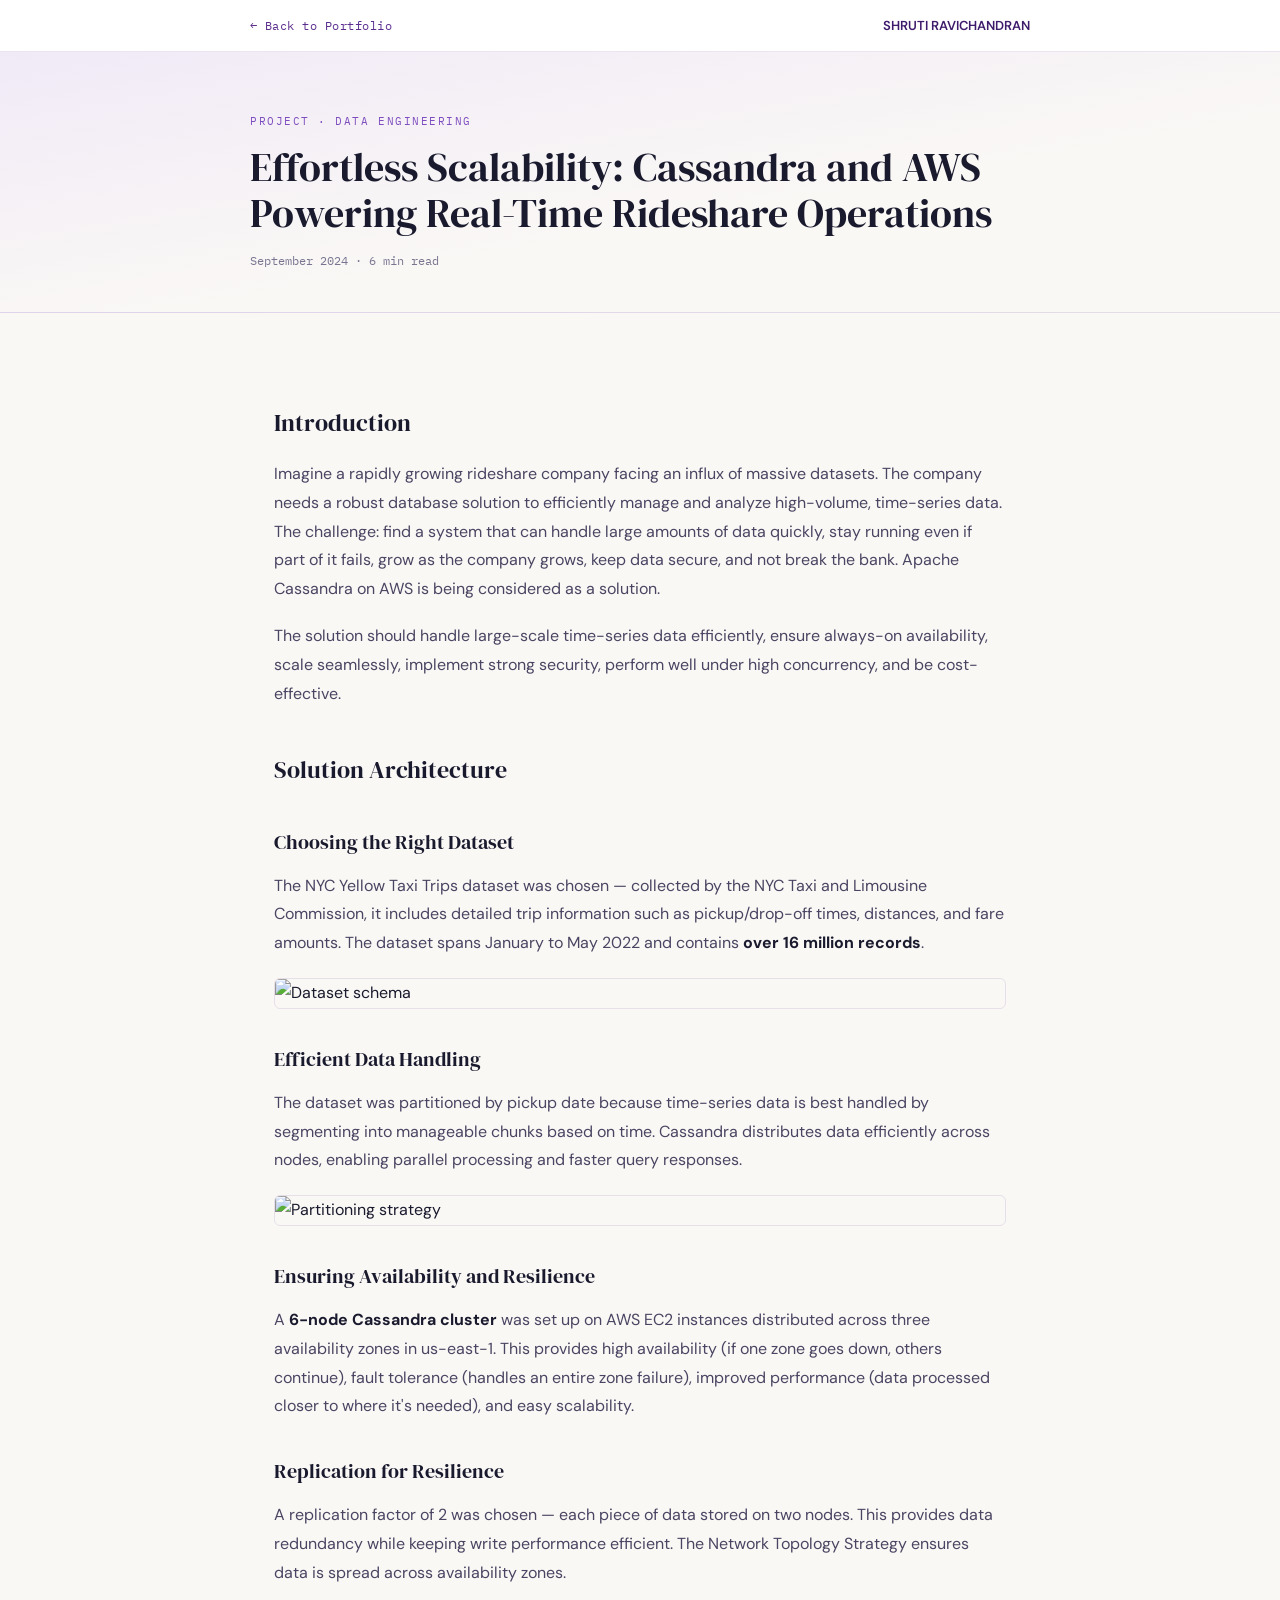
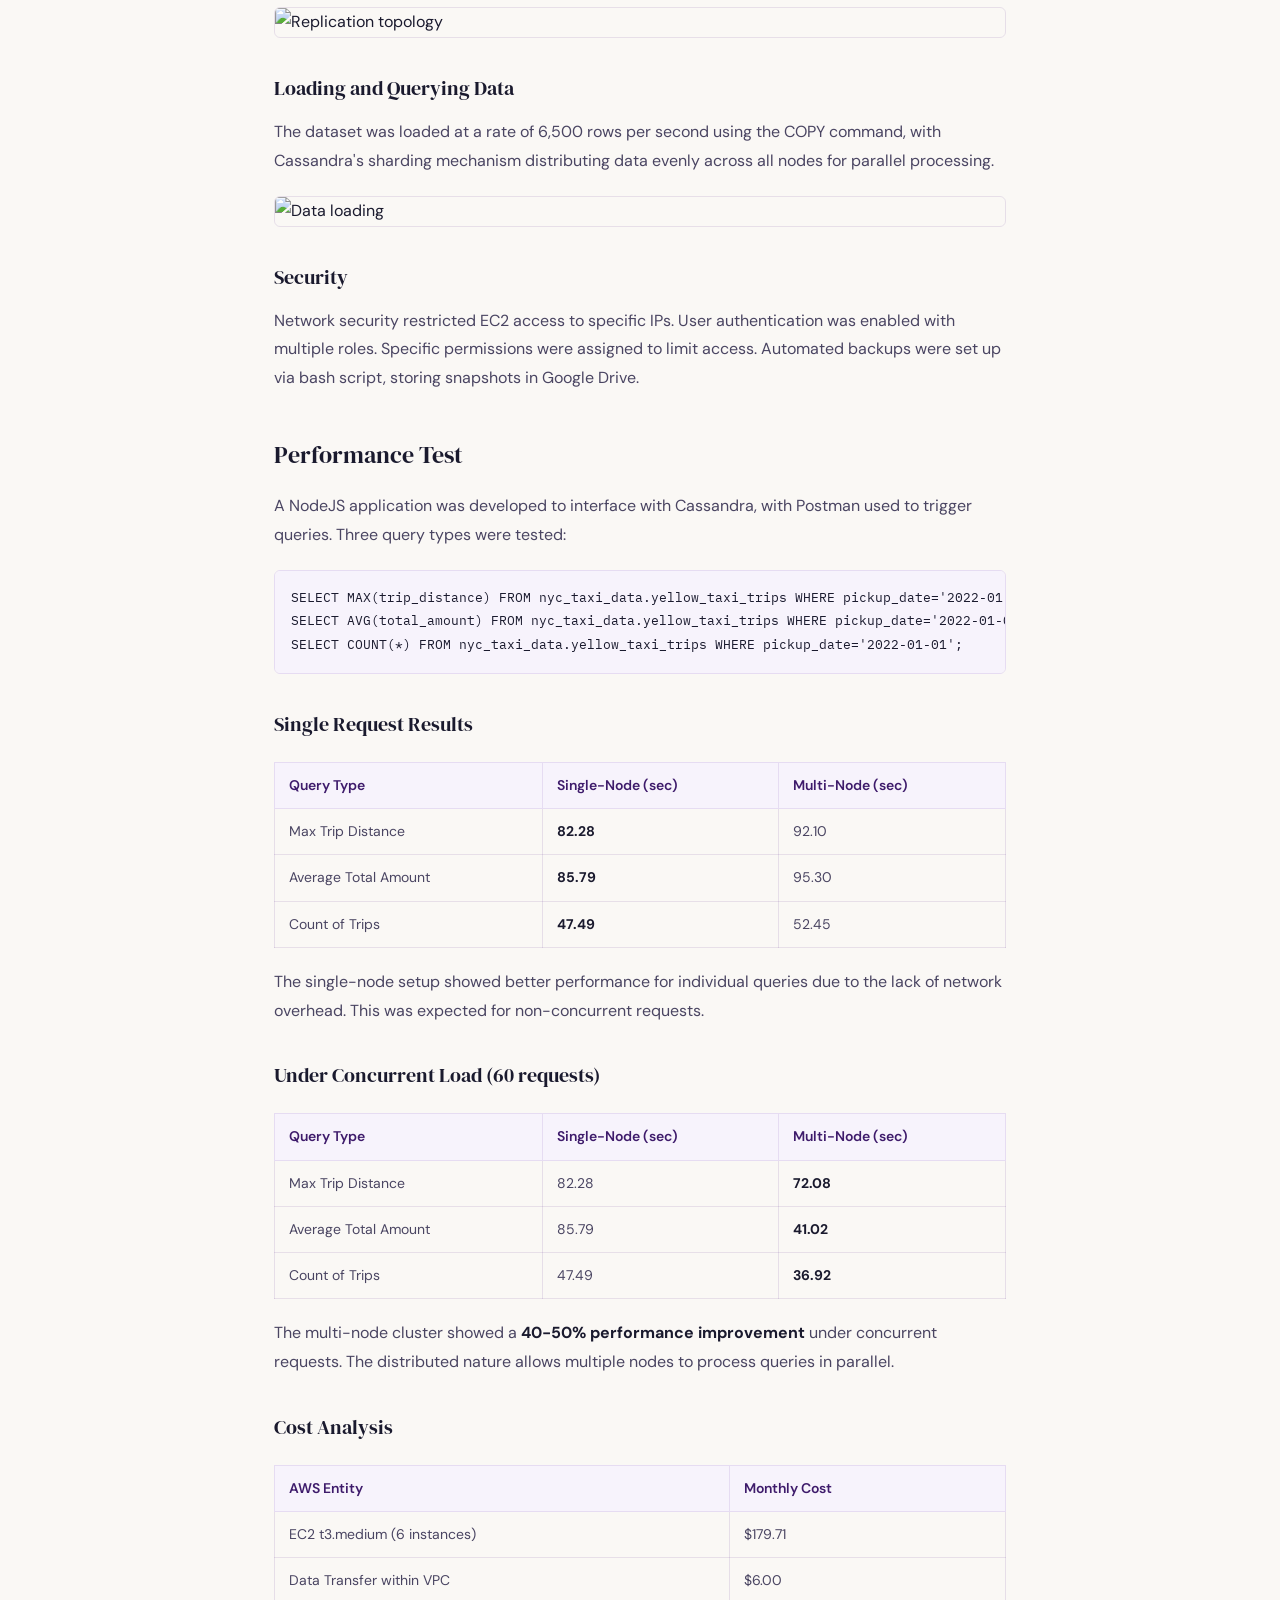
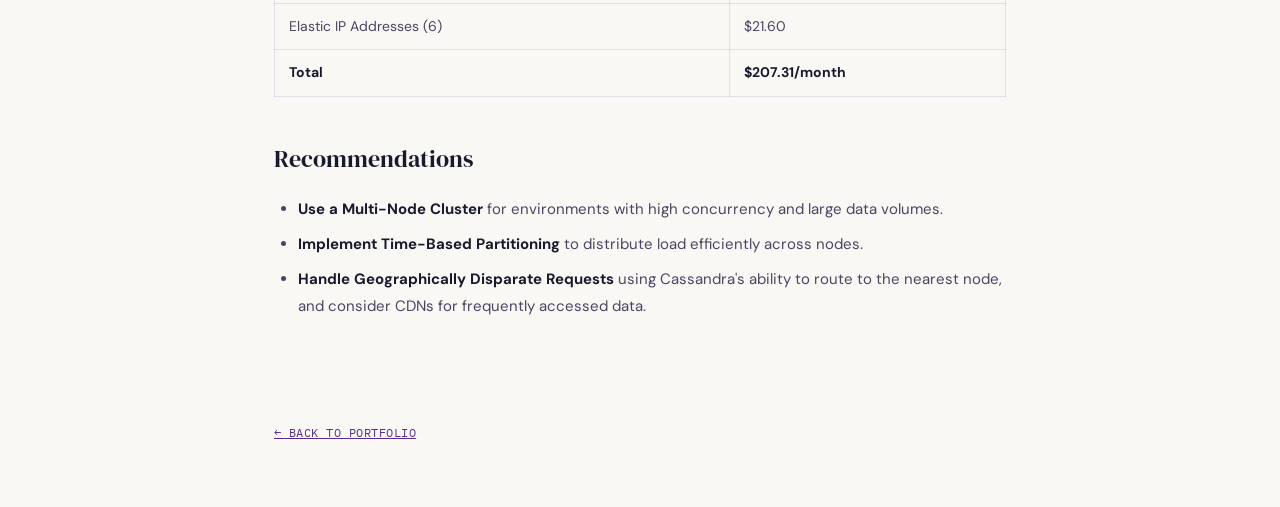
==== project-cassandra-rideshare.html @ 8bf241d5 "Rebuild portfolio: purple theme, static project pages, updated metrics & content" ====
<!DOCTYPE html>
<html lang="en">
<head>
<meta charset="UTF-8"><meta name="viewport" content="width=device-width, initial-scale=1.0">
<title>Cassandra & AWS for Real-Time Rideshare — Shruti Ravichandran</title>
<link href="https://fonts.googleapis.com/css2?family=DM+Sans:wght@400;500;600;700&family=DM+Serif+Display&family=IBM+Plex+Mono:wght@400;500;600&display=swap" rel="stylesheet">
<link rel="stylesheet" href="article-style.css">
</head>
<body>
<div class="topbar"><div class="topbar-inner"><a href="index.html">← Back to Portfolio</a><span class="site-name">SHRUTI RAVICHANDRAN</span></div></div>

<div class="article-hero"><div class="article-hero-inner">
<div class="eyebrow">Project · Data Engineering</div>
<h1>Effortless Scalability: Cassandra and AWS Powering Real-Time Rideshare Operations</h1>
<div class="meta">September 2024 · 6 min read</div>
</div></div>

<div class="article-body">
<h2>Introduction</h2>
<p>Imagine a rapidly growing rideshare company facing an influx of massive datasets. The company needs a robust database solution to efficiently manage and analyze high-volume, time-series data. The challenge: find a system that can handle large amounts of data quickly, stay running even if part of it fails, grow as the company grows, keep data secure, and not break the bank. Apache Cassandra on AWS is being considered as a solution.</p>

<p>The solution should handle large-scale time-series data efficiently, ensure always-on availability, scale seamlessly, implement strong security, perform well under high concurrency, and be cost-effective.</p>

<h2>Solution Architecture</h2>

<h3>Choosing the Right Dataset</h3>
<p>The NYC Yellow Taxi Trips dataset was chosen — collected by the NYC Taxi and Limousine Commission, it includes detailed trip information such as pickup/drop-off times, distances, and fare amounts. The dataset spans January to May 2022 and contains <strong>over 16 million records</strong>.</p>
<img src="https://static.wixstatic.com/media/dbfd0f_fcd7913027464b50adff4ab8b8e2e1d8~mv2.png/v1/fill/w_980,h_387,al_c,q_90,usm_0.66_1.00_0.01,enc_avif,quality_auto/dbfd0f_fcd7913027464b50adff4ab8b8e2e1d8~mv2.png" alt="Dataset schema">

<h3>Efficient Data Handling</h3>
<p>The dataset was partitioned by pickup date because time-series data is best handled by segmenting into manageable chunks based on time. Cassandra distributes data efficiently across nodes, enabling parallel processing and faster query responses.</p>
<img src="https://static.wixstatic.com/media/dbfd0f_7519920ed7394182a889226e642e7b2e~mv2.png/v1/fill/w_980,h_436,al_c,q_90,usm_0.66_1.00_0.01,enc_avif,quality_auto/dbfd0f_7519920ed7394182a889226e642e7b2e~mv2.png" alt="Partitioning strategy">

<h3>Ensuring Availability and Resilience</h3>
<p>A <strong>6-node Cassandra cluster</strong> was set up on AWS EC2 instances distributed across three availability zones in us-east-1. This provides high availability (if one zone goes down, others continue), fault tolerance (handles an entire zone failure), improved performance (data processed closer to where it's needed), and easy scalability.</p>

<h3>Replication for Resilience</h3>
<p>A replication factor of 2 was chosen — each piece of data stored on two nodes. This provides data redundancy while keeping write performance efficient. The Network Topology Strategy ensures data is spread across availability zones.</p>
<img src="https://static.wixstatic.com/media/dbfd0f_54c18b20f8d84d6389d9e13a516e0c2c~mv2.png/v1/fill/w_980,h_169,al_c,q_85,usm_0.66_1.00_0.01,enc_avif,quality_auto/dbfd0f_54c18b20f8d84d6389d9e13a516e0c2c~mv2.png" alt="Replication topology">

<h3>Loading and Querying Data</h3>
<p>The dataset was loaded at a rate of 6,500 rows per second using the COPY command, with Cassandra's sharding mechanism distributing data evenly across all nodes for parallel processing.</p>
<img src="https://static.wixstatic.com/media/dbfd0f_6c19bc5649fd4003883ff2cbbbecf2a7~mv2.png/v1/fill/w_980,h_410,al_c,q_90,usm_0.66_1.00_0.01,enc_avif,quality_auto/dbfd0f_6c19bc5649fd4003883ff2cbbbecf2a7~mv2.png" alt="Data loading">

<h3>Security</h3>
<p>Network security restricted EC2 access to specific IPs. User authentication was enabled with multiple roles. Specific permissions were assigned to limit access. Automated backups were set up via bash script, storing snapshots in Google Drive.</p>

<h2>Performance Test</h2>
<p>A NodeJS application was developed to interface with Cassandra, with Postman used to trigger queries. Three query types were tested:</p>
<pre><code>SELECT MAX(trip_distance) FROM nyc_taxi_data.yellow_taxi_trips WHERE pickup_date='2022-01-01';
SELECT AVG(total_amount) FROM nyc_taxi_data.yellow_taxi_trips WHERE pickup_date='2022-01-01';
SELECT COUNT(*) FROM nyc_taxi_data.yellow_taxi_trips WHERE pickup_date='2022-01-01';</code></pre>

<h3>Single Request Results</h3>
<table>
<tr><th>Query Type</th><th>Single-Node (sec)</th><th>Multi-Node (sec)</th></tr>
<tr><td>Max Trip Distance</td><td><strong>82.28</strong></td><td>92.10</td></tr>
<tr><td>Average Total Amount</td><td><strong>85.79</strong></td><td>95.30</td></tr>
<tr><td>Count of Trips</td><td><strong>47.49</strong></td><td>52.45</td></tr>
</table>
<p>The single-node setup showed better performance for individual queries due to the lack of network overhead. This was expected for non-concurrent requests.</p>

<h3>Under Concurrent Load (60 requests)</h3>
<table>
<tr><th>Query Type</th><th>Single-Node (sec)</th><th>Multi-Node (sec)</th></tr>
<tr><td>Max Trip Distance</td><td>82.28</td><td><strong>72.08</strong></td></tr>
<tr><td>Average Total Amount</td><td>85.79</td><td><strong>41.02</strong></td></tr>
<tr><td>Count of Trips</td><td>47.49</td><td><strong>36.92</strong></td></tr>
</table>
<p>The multi-node cluster showed a <strong>40-50% performance improvement</strong> under concurrent requests. The distributed nature allows multiple nodes to process queries in parallel.</p>

<h3>Cost Analysis</h3>
<table>
<tr><th>AWS Entity</th><th>Monthly Cost</th></tr>
<tr><td>EC2 t3.medium (6 instances)</td><td>$179.71</td></tr>
<tr><td>Data Transfer within VPC</td><td>$6.00</td></tr>
<tr><td>Elastic IP Addresses (6)</td><td>$21.60</td></tr>
<tr><td><strong>Total</strong></td><td><strong>$207.31/month</strong></td></tr>
</table>

<h2>Recommendations</h2>
<ul>
<li><strong>Use a Multi-Node Cluster</strong> for environments with high concurrency and large data volumes.</li>
<li><strong>Implement Time-Based Partitioning</strong> to distribute load efficiently across nodes.</li>
<li><strong>Handle Geographically Disparate Requests</strong> using Cassandra's ability to route to the nearest node, and consider CDNs for frequently accessed data.</li>
</ul>
</div>

<div class="article-footer"><a class="back-link" href="index.html">← Back to Portfolio</a></div>
</body>
</html>
---- article-style.css ----
:root {
  --plum: #5B2D8E; --plum-deep: #3E1B6B; --plum-light: #7E4DBF;
  --lavender: #f0eaf7; --lavender-2: #e6dcf2; --lavender-soft: #f7f3fc;
  --paper: #faf8f5; --ink: #1a1a2e; --ink-soft: #4a4562; --ink-muted: #7a7490;
  --white: #ffffff; --border: rgba(91,45,142,0.12); --maxw: 780px;
}
* { box-sizing: border-box; margin: 0; }
html { scroll-behavior: smooth; }
body { font-family: 'DM Sans', sans-serif; background: var(--paper); color: var(--ink); -webkit-font-smoothing: antialiased; line-height: 1.8; }
::selection { background: var(--plum); color: #fff; }
h1,h2,h3 { font-family: 'DM Serif Display', serif; font-weight: 400; }
a { color: var(--plum); }
.mono { font-family: 'IBM Plex Mono', monospace; }

.topbar { background: var(--white); border-bottom: 1px solid var(--border); padding: 14px 24px; }
.topbar-inner { max-width: var(--maxw); margin: 0 auto; display: flex; justify-content: space-between; align-items: center; }
.topbar a { text-decoration: none; font-family: 'IBM Plex Mono', monospace; font-size: 12px; color: var(--plum); letter-spacing: .04em; }
.topbar .site-name { font-weight: 600; color: var(--plum-deep); font-size: 13px; }

.article-hero { padding: 60px 24px 40px; background: linear-gradient(170deg, var(--lavender) 0%, var(--paper) 60%); border-bottom: 1px solid var(--border); }
.article-hero-inner { max-width: var(--maxw); margin: 0 auto; }
.article-hero .eyebrow { font-family: 'IBM Plex Mono', monospace; font-size: 11px; letter-spacing: .14em; text-transform: uppercase; color: var(--plum-light); margin-bottom: 12px; }
.article-hero h1 { font-size: clamp(28px, 4vw, 40px); line-height: 1.15; margin-bottom: 14px; }
.article-hero .meta { font-family: 'IBM Plex Mono', monospace; font-size: 12px; color: var(--ink-muted); }

.article-body { max-width: var(--maxw); margin: 0 auto; padding: 48px 24px 80px; }
.article-body p { font-size: 16px; margin-bottom: 18px; color: var(--ink-soft); }
.article-body strong { color: var(--ink); }
.article-body h2 { font-size: 24px; margin: 40px 0 16px; color: var(--ink); }
.article-body h3 { font-size: 20px; margin: 32px 0 12px; color: var(--ink); }
.article-body img { max-width: 100%; height: auto; border-radius: 6px; border: 1px solid var(--border); margin: 20px 0; display: block; }
.article-body ul, .article-body ol { padding-left: 24px; margin-bottom: 18px; color: var(--ink-soft); }
.article-body li { margin-bottom: 8px; font-size: 15px; }
.article-body table { width: 100%; border-collapse: collapse; margin: 20px 0; font-size: 14px; }
.article-body th { background: var(--lavender-soft); text-align: left; padding: 10px 14px; border: 1px solid var(--lavender-2); font-weight: 600; color: var(--plum-deep); }
.article-body td { padding: 10px 14px; border: 1px solid var(--border); color: var(--ink-soft); }
.article-body code { font-family: 'IBM Plex Mono', monospace; font-size: 13px; background: var(--lavender-soft); padding: 2px 6px; border-radius: 3px; }
.article-body pre { background: var(--lavender-soft); border: 1px solid var(--lavender-2); border-radius: 6px; padding: 16px; overflow-x: auto; margin: 20px 0; }
.article-body pre code { background: none; padding: 0; font-size: 13px; line-height: 1.6; }

.article-footer { max-width: var(--maxw); margin: 0 auto; padding: 0 24px 60px; }
.back-link { font-family: 'IBM Plex Mono', monospace; font-size: 12px; text-transform: uppercase; letter-spacing: .04em; }
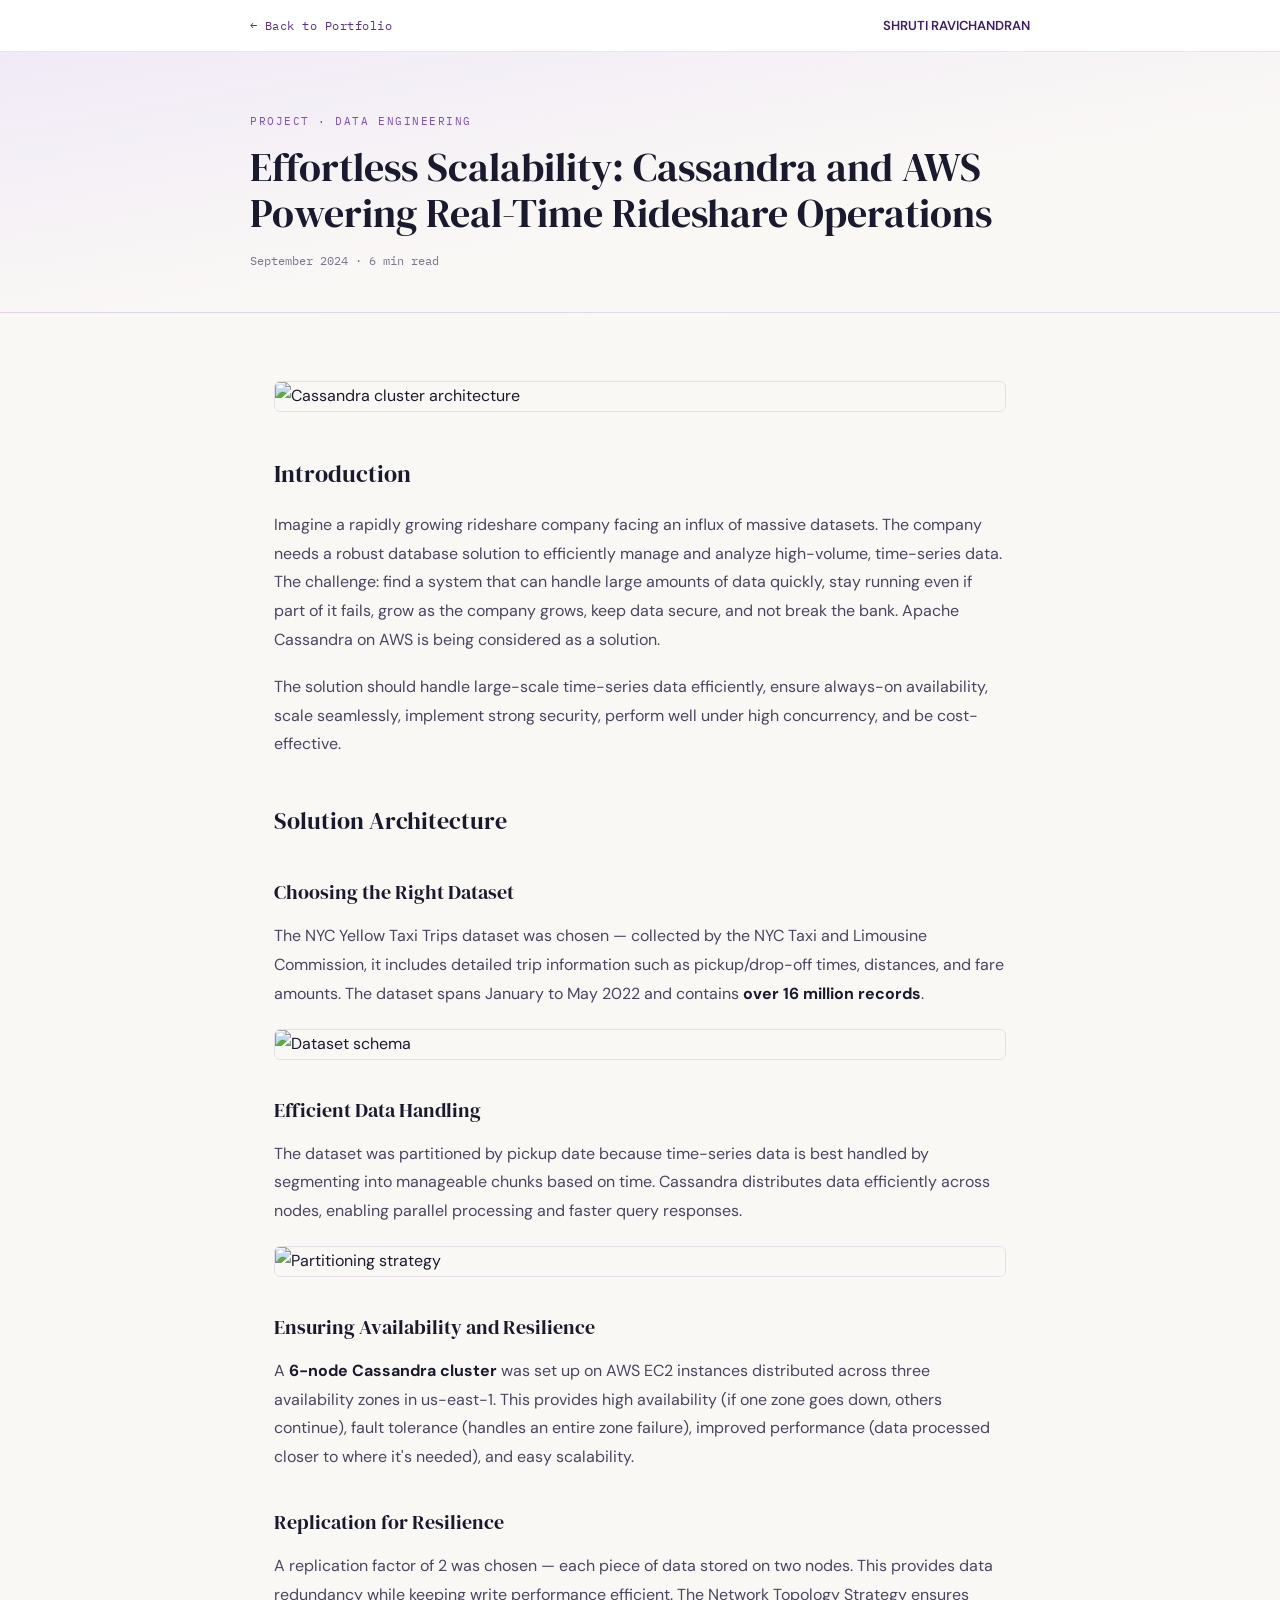
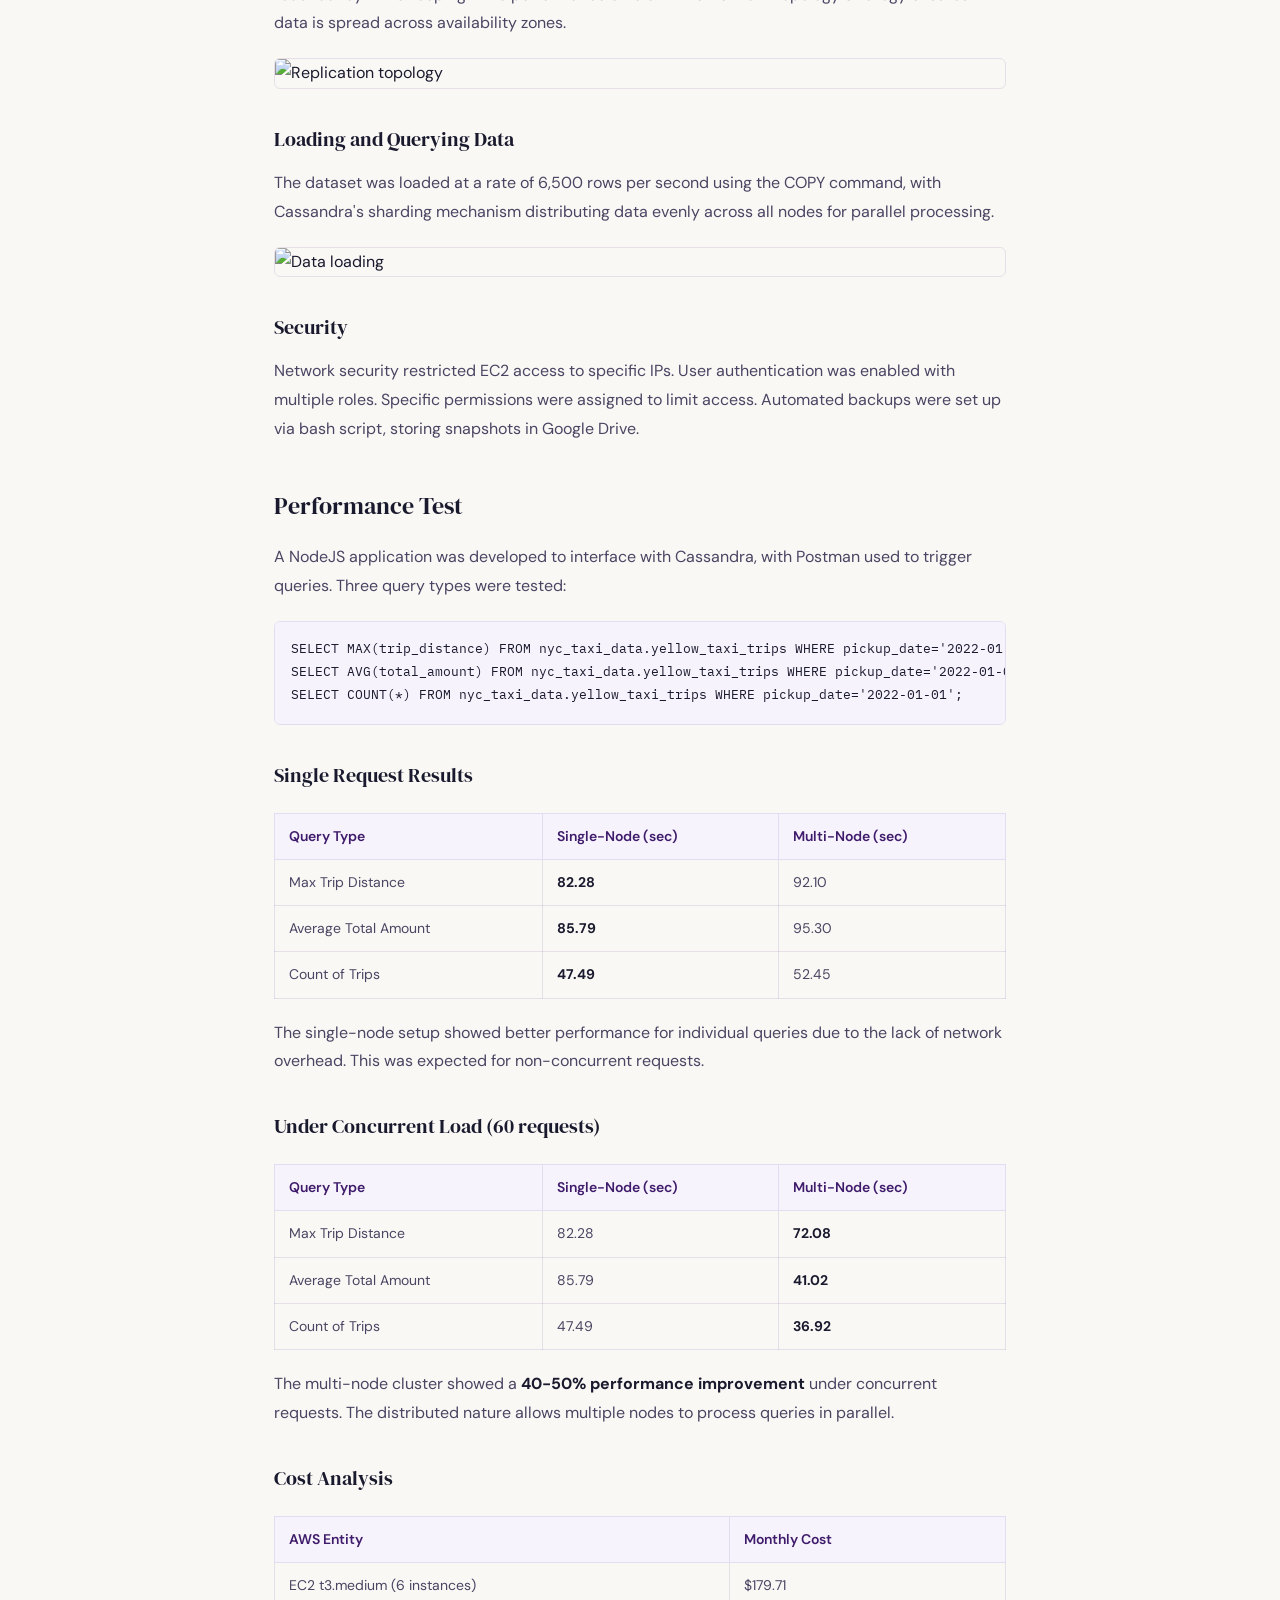
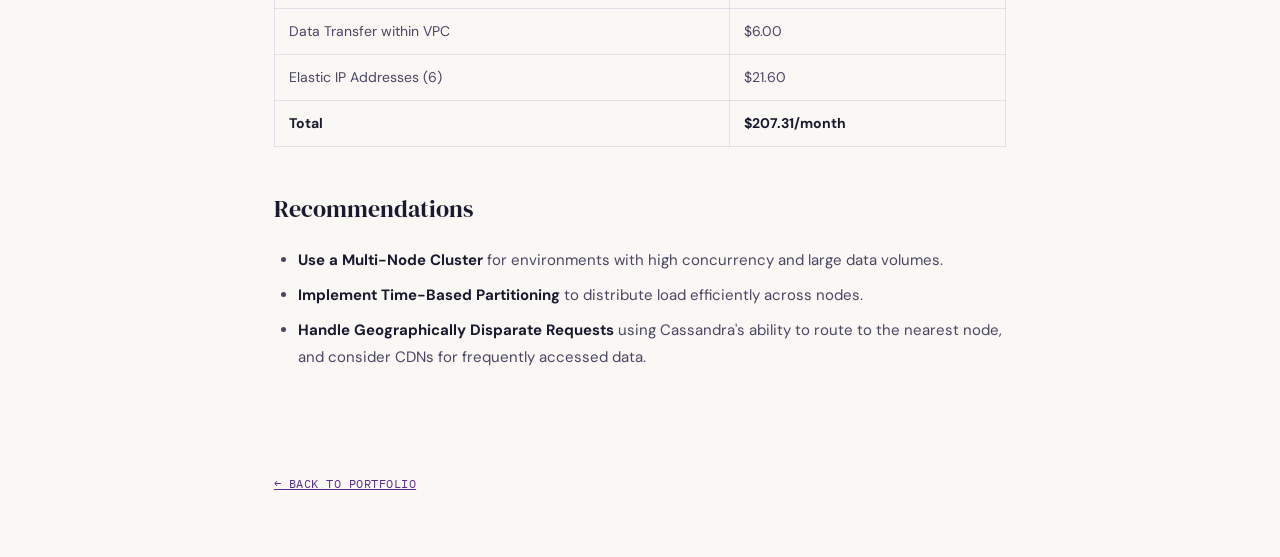
==== commit 7a6aedca: "Full content audit: fix footer back-links, revert mobile layout, add all missing images and appendix" ====
--- a/project-cassandra-rideshare.html
+++ b/project-cassandra-rideshare.html
@@ -7,7 +7,7 @@
 <link rel="stylesheet" href="article-style.css">
 </head>
 <body>
-<div class="topbar"><div class="topbar-inner"><a href="index.html">← Back to Portfolio</a><span class="site-name">SHRUTI RAVICHANDRAN</span></div></div>
+<div class="topbar"><div class="topbar-inner"><a href="index.html#projects">← Back to Portfolio</a><span class="site-name">SHRUTI RAVICHANDRAN</span></div></div>
 
 <div class="article-hero"><div class="article-hero-inner">
 <div class="eyebrow">Project · Data Engineering</div>
@@ -16,6 +16,7 @@
 </div></div>
 
 <div class="article-body">
+<img src="https://static.wixstatic.com/media/dbfd0f_e5d9543b2d804a318a808f38887d32bd~mv2.jpg/v1/fill/w_1149,h_980,al_c,q_85,usm_0.66_1.00_0.01,enc_avif,quality_auto/dbfd0f_e5d9543b2d804a318a808f38887d32bd~mv2.jpg" alt="Cassandra cluster architecture" style="margin-bottom:32px;">
 <h2>Introduction</h2>
 <p>Imagine a rapidly growing rideshare company facing an influx of massive datasets. The company needs a robust database solution to efficiently manage and analyze high-volume, time-series data. The challenge: find a system that can handle large amounts of data quickly, stay running even if part of it fails, grow as the company grows, keep data secure, and not break the bank. Apache Cassandra on AWS is being considered as a solution.</p>
 
@@ -86,6 +87,6 @@
 </ul>
 </div>
 
-<div class="article-footer"><a class="back-link" href="index.html">← Back to Portfolio</a></div>
+<div class="article-footer"><a class="back-link" href="index.html#projects">← Back to Portfolio</a></div>
 </body>
 </html>
